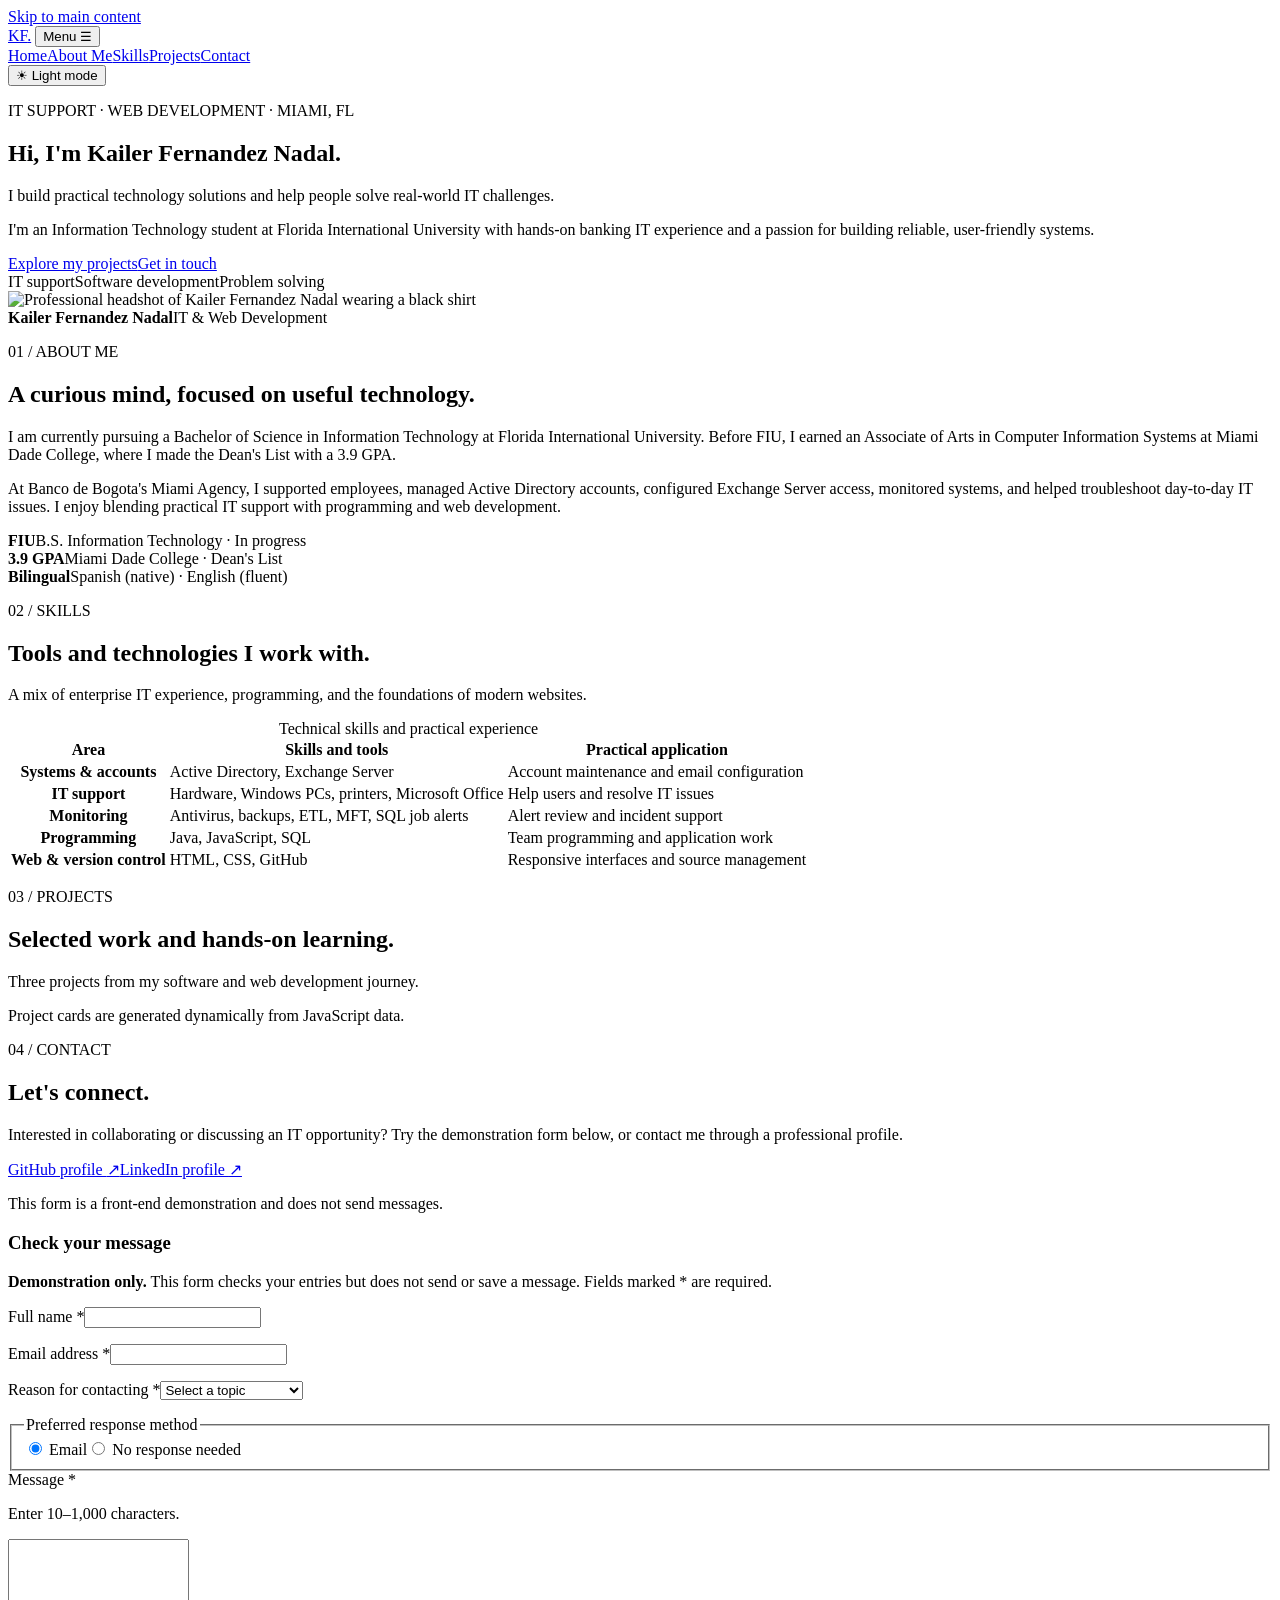
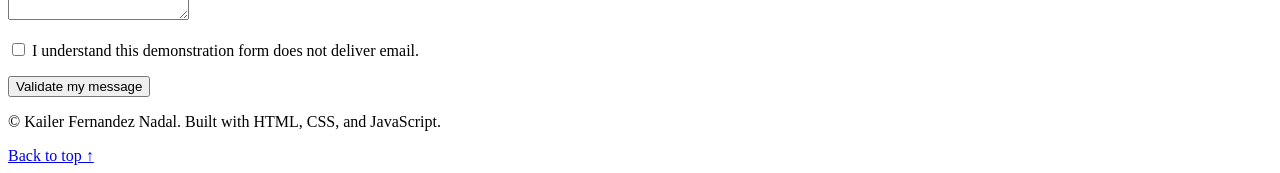
==== index.html @ 95739d4d "Add files via upload" ====
<!DOCTYPE html>
<html lang="en">
<head>
<meta charset="UTF-8">
<meta name="viewport" content="width=device-width, initial-scale=1">
<meta name="description" content="Kailer Fernandez Nadal's IT and web development portfolio showcasing skills, experience, and programming projects.">
<meta name="theme-color" content="#0c1730">
<title>Kailer Fernandez Nadal | IT & Web Development Portfolio</title>
<link rel="stylesheet" href="style.css">
<script src="script.js" defer></script>
</head>
<body>
<a class="skip-link" href="#main-content">Skip to main content</a>
<header class="site-header">
<div class="container header-inner">
<a class="brand" href="#home" aria-label="Kailer Fernandez Nadal, Home">KF<span>.</span></a>
<button id="menu-button" class="menu-button" type="button" aria-controls="primary-navigation" aria-expanded="false"><span id="menu-label">Menu</span> <span id="menu-icon" aria-hidden="true">☰</span></button>
<nav id="primary-navigation" class="navigation" aria-label="Primary navigation">
<a href="#home">Home</a><a href="#about">About Me</a><a href="#skills">Skills</a><a href="#projects">Projects</a><a href="#contact">Contact</a>
</nav>
<button id="theme-button" type="button" class="theme-button" aria-label="Switch to light theme">☀ Light mode</button>
</div>
</header>
<main id="main-content" tabindex="-1">
<section id="home" tabindex="-1" class="hero section">
<div class="container hero-layout">
<div class="hero-copy"><p class="eyebrow">IT SUPPORT · WEB DEVELOPMENT · MIAMI, FL</p><h1>Hi, I'm <span>Kailer Fernandez Nadal.</span></h1><p class="lead">I build practical technology solutions and help people solve real-world IT challenges.</p><p>I'm an Information Technology student at Florida International University with hands-on banking IT experience and a passion for building reliable, user-friendly systems.</p><div class="actions"><a class="button primary" href="#projects">Explore my projects</a><a class="button secondary" href="#contact">Get in touch</a></div><div class="micro-points"><span>IT support</span><span>Software development</span><span>Problem solving</span></div></div>
<div class="portrait-wrap"><img class="portrait" src="images/profile.jpg" alt="Professional headshot of Kailer Fernandez Nadal wearing a black shirt" width="575" height="577" fetchpriority="high"><div class="portrait-label"><strong>Kailer Fernandez Nadal</strong><span>IT & Web Development</span></div></div>
</div></section>
<section id="about" tabindex="-1" class="section about-section"><div class="container"><p class="eyebrow">01 / ABOUT ME</p><h2>A curious mind, focused on useful technology.</h2><div class="about-grid"><div><p>I am currently pursuing a Bachelor of Science in Information Technology at Florida International University. Before FIU, I earned an Associate of Arts in Computer Information Systems at Miami Dade College, where I made the Dean's List with a 3.9 GPA.</p><p>At Banco de Bogota's Miami Agency, I supported employees, managed Active Directory accounts, configured Exchange Server access, monitored systems, and helped troubleshoot day-to-day IT issues. I enjoy blending practical IT support with programming and web development.</p></div><div class="highlights"><div><strong>FIU</strong><span>B.S. Information Technology · In progress</span></div><div><strong>3.9 GPA</strong><span>Miami Dade College · Dean's List</span></div><div><strong>Bilingual</strong><span>Spanish (native) · English (fluent)</span></div></div></div></div></section>
<section id="skills" tabindex="-1" class="section skills-section"><div class="container"><p class="eyebrow">02 / SKILLS</p><h2>Tools and technologies I work with.</h2><p class="section-intro">A mix of enterprise IT experience, programming, and the foundations of modern websites.</p><div class="table-scroll"><table><caption>Technical skills and practical experience</caption><thead><tr><th scope="col">Area</th><th scope="col">Skills and tools</th><th scope="col">Practical application</th></tr></thead><tbody><tr><th scope="row">Systems & accounts</th><td>Active Directory, Exchange Server</td><td>Account maintenance and email configuration</td></tr><tr><th scope="row">IT support</th><td>Hardware, Windows PCs, printers, Microsoft Office</td><td>Help users and resolve IT issues</td></tr><tr><th scope="row">Monitoring</th><td>Antivirus, backups, ETL, MFT, SQL job alerts</td><td>Alert review and incident support</td></tr><tr><th scope="row">Programming</th><td>Java, JavaScript, SQL</td><td>Team programming and application work</td></tr><tr><th scope="row">Web & version control</th><td>HTML, CSS, GitHub</td><td>Responsive interfaces and source management</td></tr></tbody></table></div></div></section>
<section id="projects" tabindex="-1" class="section projects-section"><div class="container"><div class="section-heading"><div><p class="eyebrow">03 / PROJECTS</p><h2>Selected work and hands-on learning.</h2></div><p>Three projects from my software and web development journey.</p></div><div id="project-gallery" class="project-gallery" aria-live="polite"></div><p class="small-note">Project cards are generated dynamically from JavaScript data.</p></div></section>
<section id="contact" tabindex="-1" class="section contact-section"><div class="container contact-layout"><div><p class="eyebrow">04 / CONTACT</p><h2>Let's connect.</h2><p>Interested in collaborating or discussing an IT opportunity? Try the demonstration form below, or contact me through a professional profile.</p><div class="social-links"><a href="https://github.com/KailerF" target="_blank" rel="noopener noreferrer">GitHub profile <span aria-hidden="true">↗</span></a><a href="https://www.linkedin.com/in/kailer-fernandez-nadal-36563238a/" target="_blank" rel="noopener noreferrer">LinkedIn profile <span aria-hidden="true">↗</span></a></div><p class="small-note">This form is a front-end demonstration and does not send messages.</p></div>
<form id="contact-form" class="contact-form" aria-describedby="form-instructions" novalidate><h3>Check your message</h3><p id="form-instructions" class="form-instructions"><strong>Demonstration only.</strong> This form checks your entries but does not send or save a message. Fields marked * are required.</p><div class="field"><label for="full-name">Full name <span aria-hidden="true">*</span></label><input id="full-name" name="fullName" autocomplete="name" type="text" required minlength="2" maxlength="70" aria-describedby="name-error"><p class="field-error" id="name-error"></p></div><div class="field"><label for="email">Email address <span aria-hidden="true">*</span></label><input id="email" name="email" autocomplete="email" type="email" required maxlength="100" aria-describedby="email-error"><p class="field-error" id="email-error"></p></div><div class="field"><label for="topic">Reason for contacting <span aria-hidden="true">*</span></label><select id="topic" name="topic" required aria-describedby="topic-error"><option value="">Select a topic</option><option value="opportunity">Job opportunity</option><option value="project">Project collaboration</option><option value="question">General question</option></select><p class="field-error" id="topic-error"></p></div><fieldset class="field"><legend>Preferred response method</legend><div class="radio-row"><label><input type="radio" name="reply" value="email" checked> Email</label><label><input type="radio" name="reply" value="none"> No response needed</label></div></fieldset><div class="field"><label for="message">Message <span aria-hidden="true">*</span></label><p id="message-help" class="field-help">Enter 10–1,000 characters.</p><textarea id="message" name="message" rows="5" required minlength="10" maxlength="1000" aria-describedby="message-help message-error"></textarea><p class="field-error" id="message-error"></p></div><div class="field checkbox-row"><label><input id="demo-consent" type="checkbox" required aria-describedby="consent-error"> I understand this demonstration form does not deliver email.</label><p class="field-error" id="consent-error"></p></div><button class="button primary submit-button" type="submit">Validate my message</button><p id="form-feedback" role="status" aria-live="polite"></p></form></div></section>
</main>
<footer class="footer"><div class="container footer-inner"><p>© <span id="year"></span> Kailer Fernandez Nadal. Built with HTML, CSS, and JavaScript.</p><a href="#home">Back to top ↑</a></div></footer>
</body>
</html>
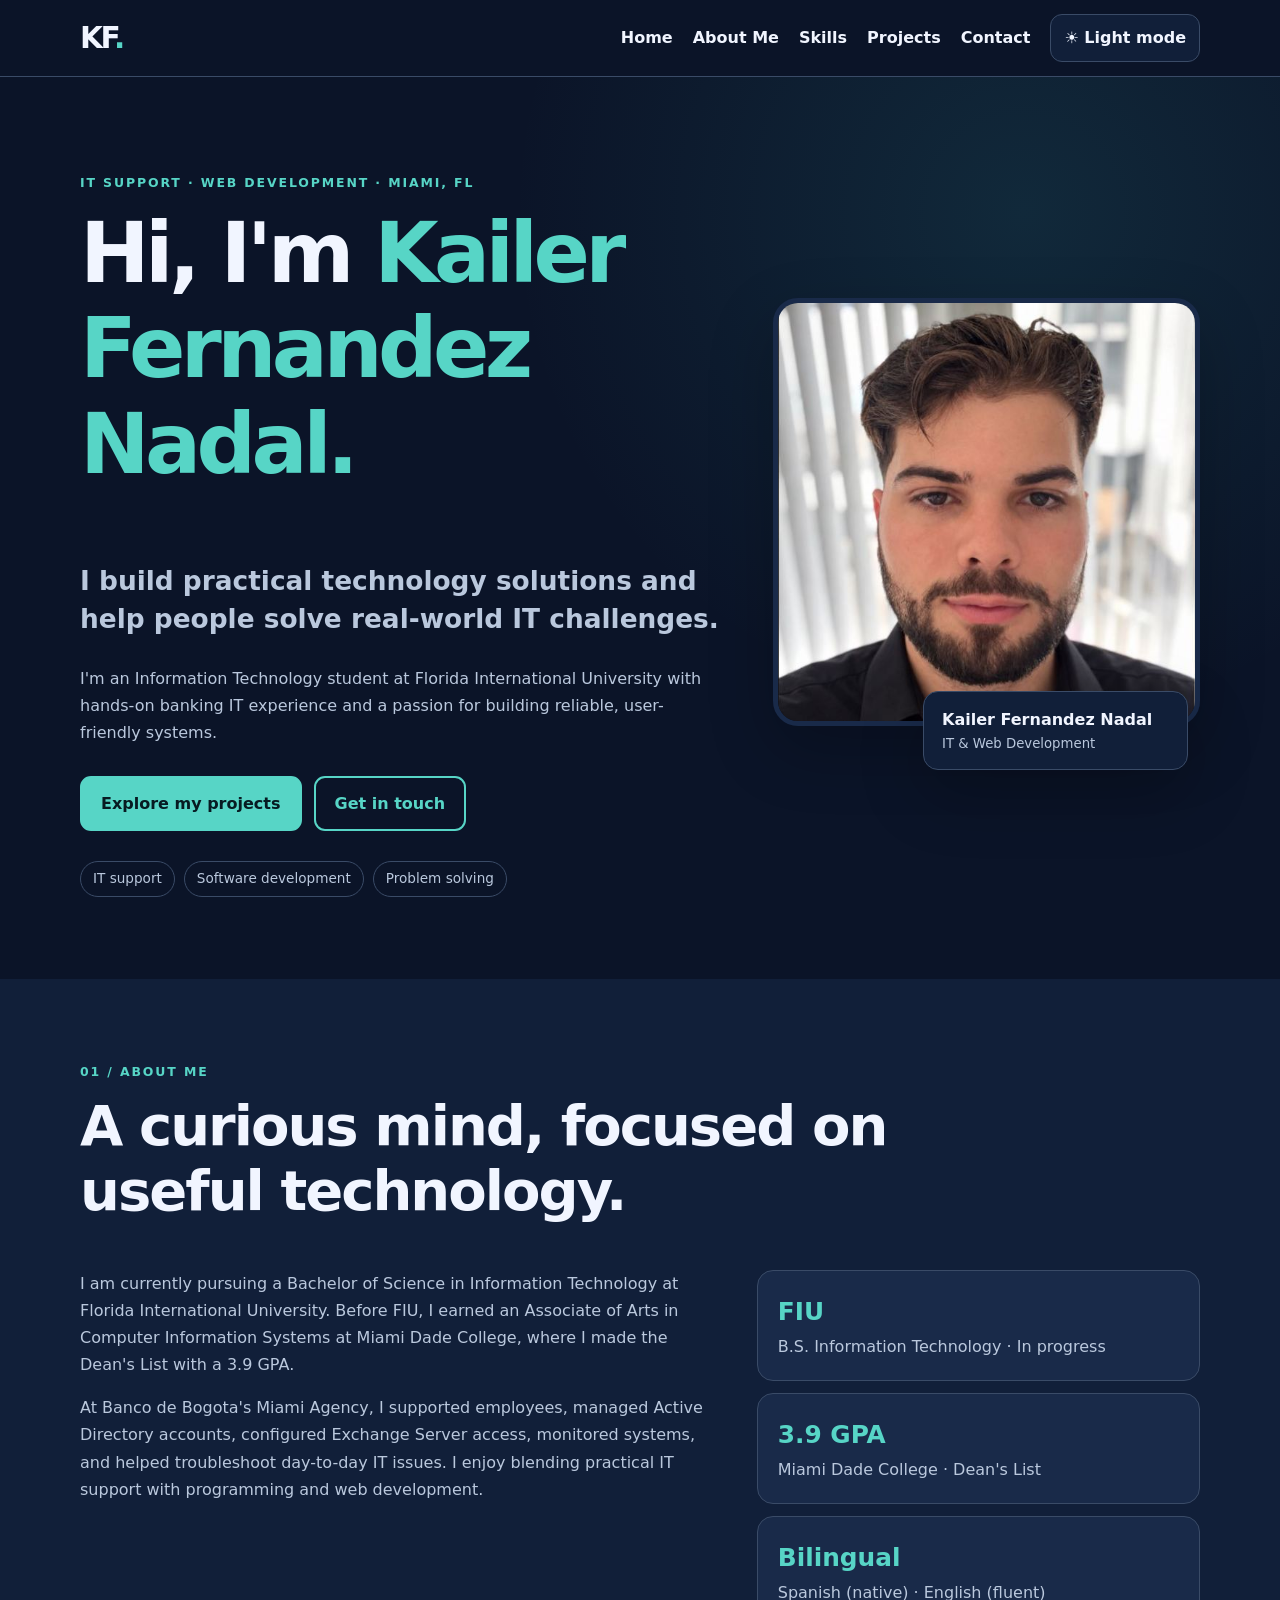
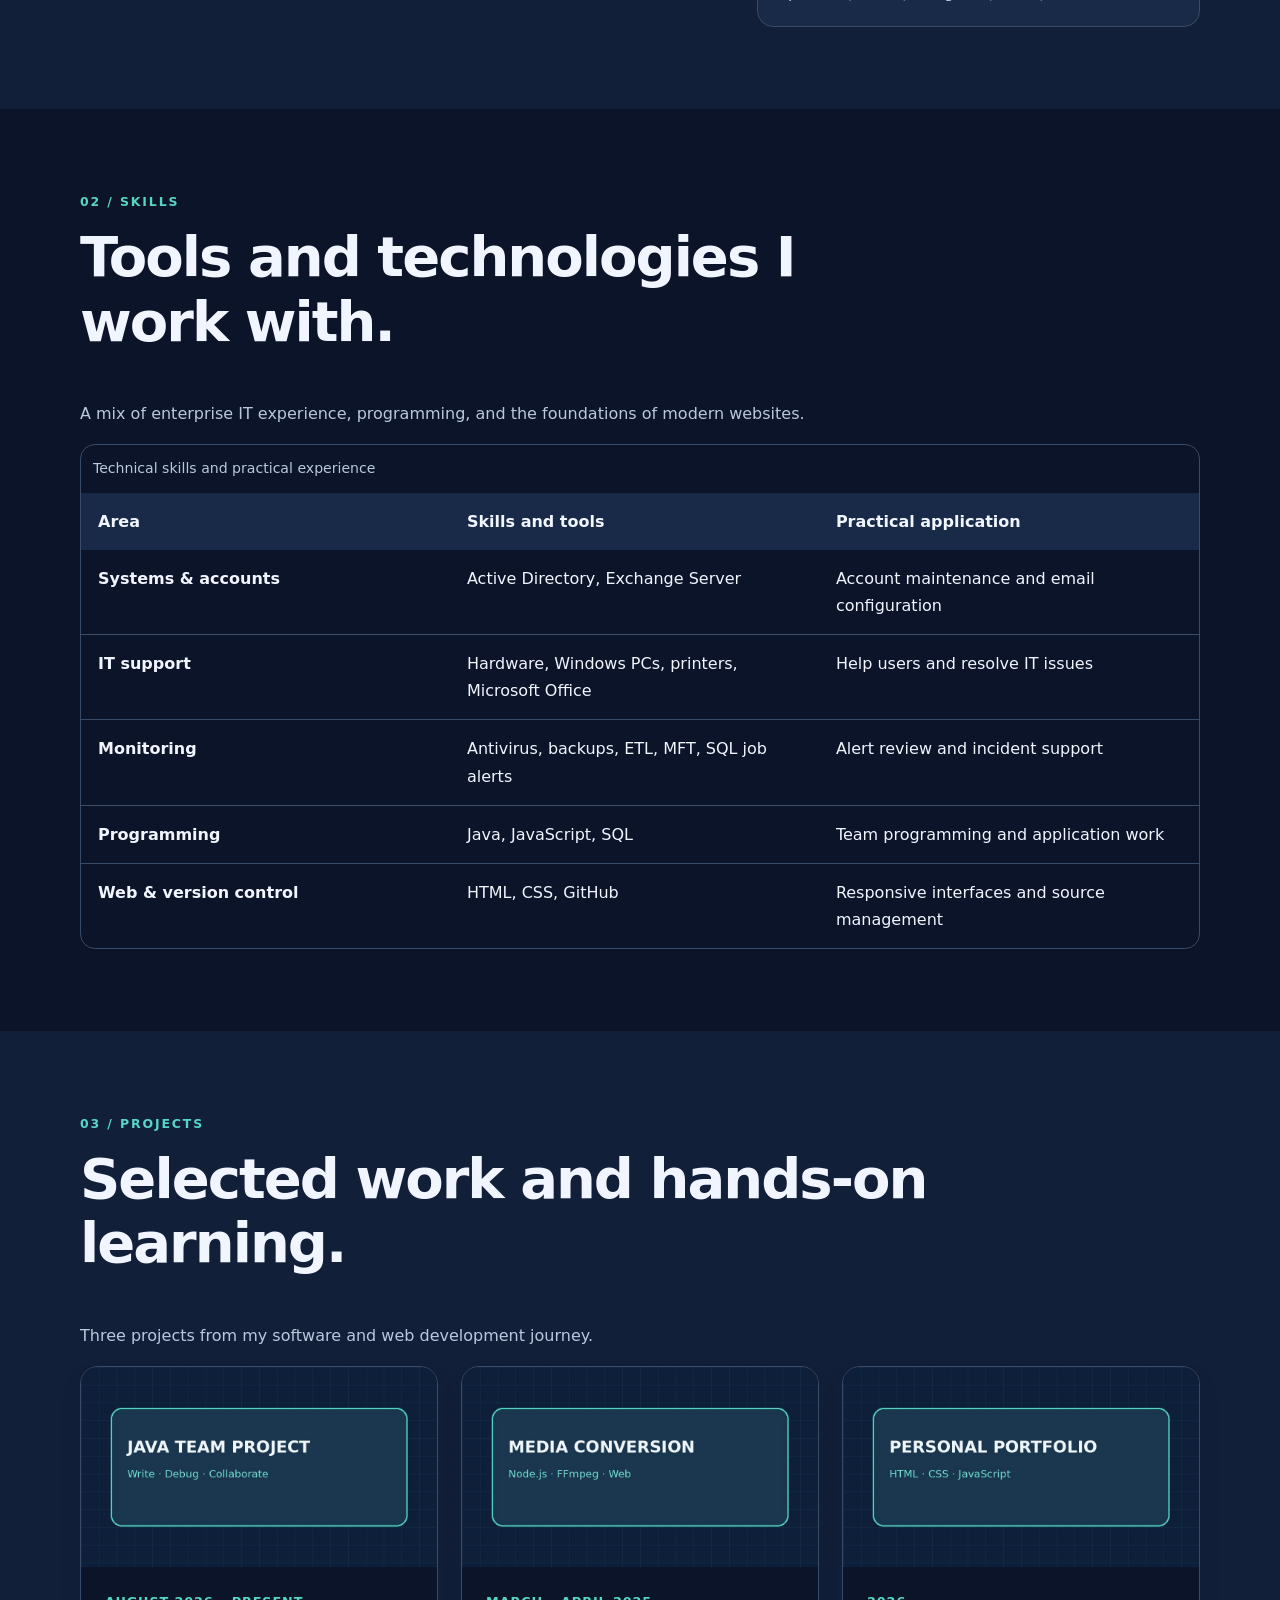
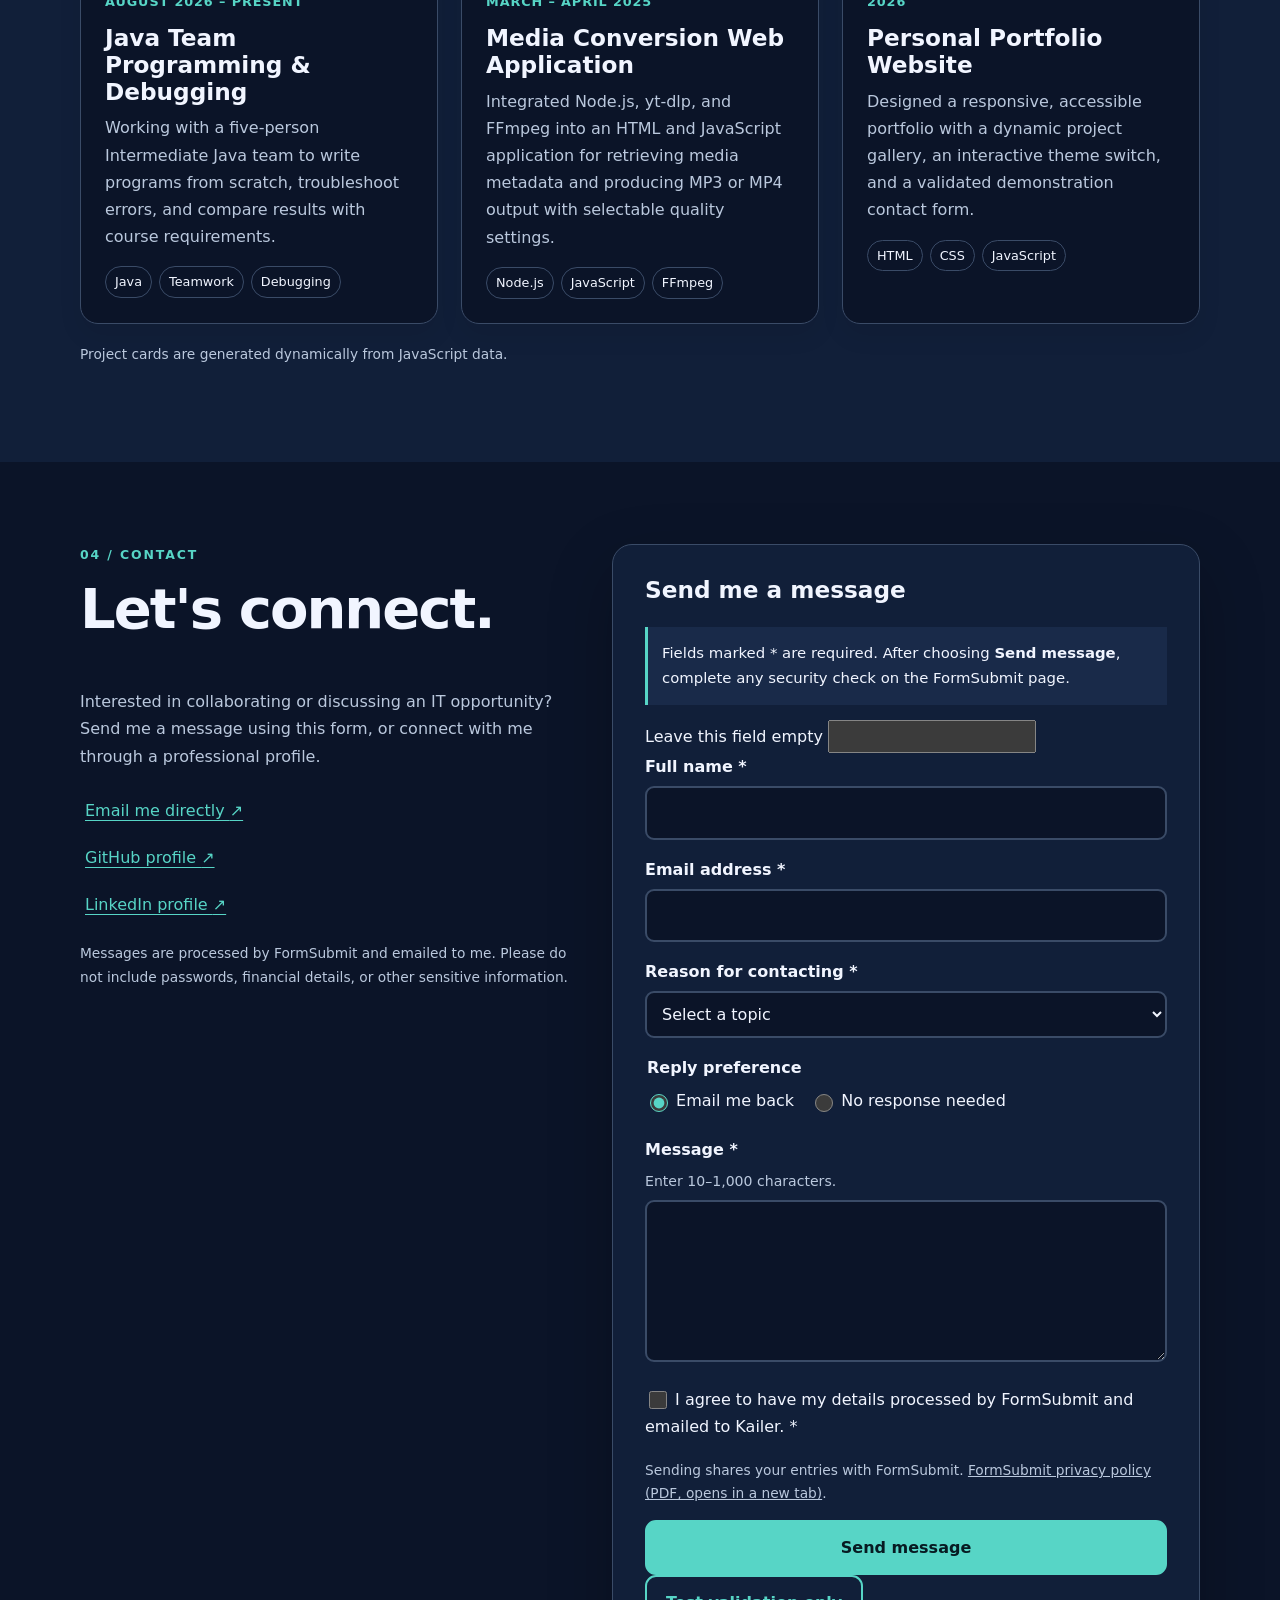
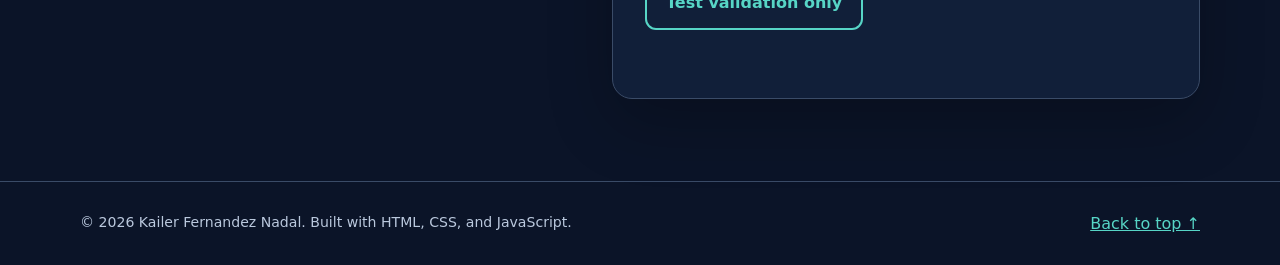
==== commit 546c4b64: "Add files via upload" ====
--- a/index.html
+++ b/index.html
@@ -30,8 +30,77 @@
 <section id="about" tabindex="-1" class="section about-section"><div class="container"><p class="eyebrow">01 / ABOUT ME</p><h2>A curious mind, focused on useful technology.</h2><div class="about-grid"><div><p>I am currently pursuing a Bachelor of Science in Information Technology at Florida International University. Before FIU, I earned an Associate of Arts in Computer Information Systems at Miami Dade College, where I made the Dean's List with a 3.9 GPA.</p><p>At Banco de Bogota's Miami Agency, I supported employees, managed Active Directory accounts, configured Exchange Server access, monitored systems, and helped troubleshoot day-to-day IT issues. I enjoy blending practical IT support with programming and web development.</p></div><div class="highlights"><div><strong>FIU</strong><span>B.S. Information Technology · In progress</span></div><div><strong>3.9 GPA</strong><span>Miami Dade College · Dean's List</span></div><div><strong>Bilingual</strong><span>Spanish (native) · English (fluent)</span></div></div></div></div></section>
 <section id="skills" tabindex="-1" class="section skills-section"><div class="container"><p class="eyebrow">02 / SKILLS</p><h2>Tools and technologies I work with.</h2><p class="section-intro">A mix of enterprise IT experience, programming, and the foundations of modern websites.</p><div class="table-scroll"><table><caption>Technical skills and practical experience</caption><thead><tr><th scope="col">Area</th><th scope="col">Skills and tools</th><th scope="col">Practical application</th></tr></thead><tbody><tr><th scope="row">Systems & accounts</th><td>Active Directory, Exchange Server</td><td>Account maintenance and email configuration</td></tr><tr><th scope="row">IT support</th><td>Hardware, Windows PCs, printers, Microsoft Office</td><td>Help users and resolve IT issues</td></tr><tr><th scope="row">Monitoring</th><td>Antivirus, backups, ETL, MFT, SQL job alerts</td><td>Alert review and incident support</td></tr><tr><th scope="row">Programming</th><td>Java, JavaScript, SQL</td><td>Team programming and application work</td></tr><tr><th scope="row">Web & version control</th><td>HTML, CSS, GitHub</td><td>Responsive interfaces and source management</td></tr></tbody></table></div></div></section>
 <section id="projects" tabindex="-1" class="section projects-section"><div class="container"><div class="section-heading"><div><p class="eyebrow">03 / PROJECTS</p><h2>Selected work and hands-on learning.</h2></div><p>Three projects from my software and web development journey.</p></div><div id="project-gallery" class="project-gallery" aria-live="polite"></div><p class="small-note">Project cards are generated dynamically from JavaScript data.</p></div></section>
-<section id="contact" tabindex="-1" class="section contact-section"><div class="container contact-layout"><div><p class="eyebrow">04 / CONTACT</p><h2>Let's connect.</h2><p>Interested in collaborating or discussing an IT opportunity? Try the demonstration form below, or contact me through a professional profile.</p><div class="social-links"><a href="https://github.com/KailerF" target="_blank" rel="noopener noreferrer">GitHub profile <span aria-hidden="true">↗</span></a><a href="https://www.linkedin.com/in/kailer-fernandez-nadal-36563238a/" target="_blank" rel="noopener noreferrer">LinkedIn profile <span aria-hidden="true">↗</span></a></div><p class="small-note">This form is a front-end demonstration and does not send messages.</p></div>
-<form id="contact-form" class="contact-form" aria-describedby="form-instructions" novalidate><h3>Check your message</h3><p id="form-instructions" class="form-instructions"><strong>Demonstration only.</strong> This form checks your entries but does not send or save a message. Fields marked * are required.</p><div class="field"><label for="full-name">Full name <span aria-hidden="true">*</span></label><input id="full-name" name="fullName" autocomplete="name" type="text" required minlength="2" maxlength="70" aria-describedby="name-error"><p class="field-error" id="name-error"></p></div><div class="field"><label for="email">Email address <span aria-hidden="true">*</span></label><input id="email" name="email" autocomplete="email" type="email" required maxlength="100" aria-describedby="email-error"><p class="field-error" id="email-error"></p></div><div class="field"><label for="topic">Reason for contacting <span aria-hidden="true">*</span></label><select id="topic" name="topic" required aria-describedby="topic-error"><option value="">Select a topic</option><option value="opportunity">Job opportunity</option><option value="project">Project collaboration</option><option value="question">General question</option></select><p class="field-error" id="topic-error"></p></div><fieldset class="field"><legend>Preferred response method</legend><div class="radio-row"><label><input type="radio" name="reply" value="email" checked> Email</label><label><input type="radio" name="reply" value="none"> No response needed</label></div></fieldset><div class="field"><label for="message">Message <span aria-hidden="true">*</span></label><p id="message-help" class="field-help">Enter 10–1,000 characters.</p><textarea id="message" name="message" rows="5" required minlength="10" maxlength="1000" aria-describedby="message-help message-error"></textarea><p class="field-error" id="message-error"></p></div><div class="field checkbox-row"><label><input id="demo-consent" type="checkbox" required aria-describedby="consent-error"> I understand this demonstration form does not deliver email.</label><p class="field-error" id="consent-error"></p></div><button class="button primary submit-button" type="submit">Validate my message</button><p id="form-feedback" role="status" aria-live="polite"></p></form></div></section>
+<section id="contact" tabindex="-1" class="section contact-section">
+<div class="container contact-layout">
+<div>
+<p class="eyebrow">04 / CONTACT</p>
+<h2>Let's connect.</h2>
+<p>Interested in collaborating or discussing an IT opportunity? Send me a message using this form, or connect with me through a professional profile.</p>
+<div class="social-links">
+<a href="mailto:kailer.fernandez@yahoo.com">Email me directly <span aria-hidden="true">↗</span></a>
+<a href="https://github.com/KailerF" target="_blank" rel="noopener noreferrer">GitHub profile <span aria-hidden="true">↗</span></a>
+<a href="https://www.linkedin.com/in/kailer-fernandez-nadal-36563238a/" target="_blank" rel="noopener noreferrer">LinkedIn profile <span aria-hidden="true">↗</span></a>
+</div>
+<p class="small-note">Messages are processed by FormSubmit and emailed to me. Please do not include passwords, financial details, or other sensitive information.</p>
+</div>
+<form id="contact-form" class="contact-form" action="https://formsubmit.co/kailer.fernandez@yahoo.com" method="POST" aria-describedby="form-instructions contact-privacy">
+<h3>Send me a message</h3>
+<p id="form-instructions" class="form-instructions">Fields marked * are required. After choosing <strong>Send message</strong>, complete any security check on the FormSubmit page.</p>
+<input type="hidden" name="_subject" value="New portfolio message for Kailer Fernandez Nadal">
+<input type="hidden" name="_template" value="table">
+<input type="hidden" name="_url" value="https://kailerf.github.io/">
+<div class="form-trap" aria-hidden="true">
+<label for="website-trap">Leave this field empty</label>
+<input type="text" id="website-trap" name="_honey" tabindex="-1" autocomplete="off">
+</div>
+<div class="field">
+<label for="full-name">Full name <span aria-hidden="true">*</span></label>
+<input id="full-name" name="name" autocomplete="name" type="text" required minlength="2" maxlength="70" aria-describedby="name-error">
+<p class="field-error" id="name-error"></p>
+</div>
+<div class="field">
+<label for="email">Email address <span aria-hidden="true">*</span></label>
+<input id="email" name="email" autocomplete="email" type="email" required maxlength="100" aria-describedby="email-error">
+<p class="field-error" id="email-error"></p>
+</div>
+<div class="field">
+<label for="topic">Reason for contacting <span aria-hidden="true">*</span></label>
+<select id="topic" name="topic" required aria-describedby="topic-error">
+<option value="">Select a topic</option>
+<option value="Job opportunity">Job opportunity</option>
+<option value="Project collaboration">Project collaboration</option>
+<option value="General question">General question</option>
+</select>
+<p class="field-error" id="topic-error"></p>
+</div>
+<fieldset class="field">
+<legend>Reply preference</legend>
+<div class="radio-row">
+<label><input type="radio" name="reply_preference" value="Please reply by email" checked> Email me back</label>
+<label><input type="radio" name="reply_preference" value="No response needed"> No response needed</label>
+</div>
+</fieldset>
+<div class="field">
+<label for="message">Message <span aria-hidden="true">*</span></label>
+<p id="message-help" class="field-help">Enter 10–1,000 characters.</p>
+<textarea id="message" name="message" rows="5" required minlength="10" maxlength="1000" aria-describedby="message-help message-error"></textarea>
+<p class="field-error" id="message-error"></p>
+</div>
+<div class="field checkbox-row">
+<label><input id="contact-consent" name="consent" value="Agreed to FormSubmit processing and email delivery" type="checkbox" required aria-describedby="consent-error contact-privacy"> I agree to have my details processed by FormSubmit and emailed to Kailer. <span aria-hidden="true">*</span></label>
+<p class="field-error" id="consent-error"></p>
+</div>
+<p id="contact-privacy" class="small-note">Sending shares your entries with FormSubmit. <a href="https://formsubmit.co/privacy.pdf" target="_blank" rel="noopener noreferrer">FormSubmit privacy policy (PDF, opens in a new tab)</a>.</p>
+<div class="contact-actions">
+<button id="send-button" class="button primary submit-button" type="submit">Send message</button>
+<button id="validate-button" class="button secondary validation-button" type="button" aria-describedby="validation-help" hidden>Test validation only</button>
+</div>
+<p id="validation-help" class="small-note" hidden>For a local demonstration, choose Test validation only. It checks your entries without sending them; delivery consent is only required to send.</p>
+<p id="form-feedback" role="status" aria-live="polite" aria-atomic="true" tabindex="-1"></p>
+<noscript><p class="small-note">JavaScript is off. Your browser will check required fields before opening FormSubmit. The validation-only demonstration needs JavaScript.</p></noscript>
+</form>
+</div>
+</section>
 </main>
 <footer class="footer"><div class="container footer-inner"><p>© <span id="year"></span> Kailer Fernandez Nadal. Built with HTML, CSS, and JavaScript.</p><a href="#home">Back to top ↑</a></div></footer>
 </body>
--- a/style.css
+++ b/style.css
@@ -0,0 +1,3 @@
+:root{color-scheme:dark;--bg:#0b1428;--surface:#111f39;--surface-2:#192a49;--text:#f1f5ff;--muted:#bac8dd;--accent:#57d5c6;--accent-ink:#071b22;--border:#3a4b67;--error:#ffb4ad;--shadow:0 24px 65px rgba(0,0,0,.24)}
+:root[data-theme="light"]{color-scheme:light;--bg:#f5f8fd;--surface:#fff;--surface-2:#eaf0f7;--text:#14243b;--muted:#425575;--accent:#087c75;--accent-ink:#fff;--border:#a8bbd1;--error:#a7271c;--shadow:0 20px 55px rgba(35,64,90,.1)}
+*{box-sizing:border-box}html{scroll-behavior:smooth;scroll-padding-top:95px}body{margin:0;font-family:system-ui,-apple-system,"Segoe UI",Arial,sans-serif;background:var(--bg);color:var(--text);line-height:1.7}a{color:inherit}button,input,select,textarea{font:inherit}button{cursor:pointer}img{max-width:100%;height:auto}h1,h2,h3,p{margin-top:0}h1,h2,h3{line-height:1.15}h1{font-size:clamp(2.6rem,9vw,5.2rem);letter-spacing:-.055em}h1 span{color:var(--accent)}h2{font-size:clamp(2rem,6vw,3.5rem);letter-spacing:-.035em;max-width:850px}h3{font-size:1.45rem}.container{width:min(1120px,calc(100% - 36px));margin-inline:auto}.section{padding:82px 0}.eyebrow{font-size:.78rem;font-weight:800;letter-spacing:.15em;color:var(--accent)}.skip-link{position:absolute;z-index:50;top:-100px;left:14px;padding:12px 20px;background:var(--accent);color:var(--accent-ink)}.skip-link:focus{top:10px}:focus-visible{outline:3px solid var(--accent);outline-offset:4px}.site-header{position:sticky;top:0;z-index:20;background:var(--bg);border-bottom:1px solid var(--border)}.header-inner{display:flex;align-items:center;flex-wrap:wrap;gap:10px;min-height:76px;padding-block:12px}.brand{font-size:1.85rem;font-weight:850;letter-spacing:-.08em;text-decoration:none;margin-right:auto}.brand span{color:var(--accent)}.menu-button,.theme-button{padding:9px 13px;border:1px solid var(--border);border-radius:12px;background:var(--surface);color:var(--text);font-weight:650;min-height:44px}.navigation{display:none;flex-basis:100%;order:3;flex-direction:column;padding:10px 0;gap:4px}.navigation.open{display:flex}.navigation a{text-decoration:none;font-weight:700;padding:11px 13px;border-radius:8px}.navigation a:hover,.navigation a:focus-visible,.social-links a:hover{background:var(--surface-2);color:var(--accent)}.hero{padding-top:95px;background:radial-gradient(circle at 80% 15%,rgba(53,169,170,.14),transparent 40%)}.hero-layout{display:grid;gap:52px;align-items:center}.hero-copy{max-width:690px}.hero .lead{font-size:clamp(1.2rem,3.3vw,1.65rem);font-weight:650;line-height:1.45}.hero-copy>p:not(.eyebrow){color:var(--muted)}.actions{display:flex;gap:12px;flex-wrap:wrap;margin:30px 0}.button{display:inline-flex;justify-content:center;align-items:center;min-height:47px;padding:12px 19px;border-radius:11px;font-weight:800;text-decoration:none;border:2px solid var(--accent);transition:transform .18s ease,background .18s ease}.button:hover{transform:translateY(-2px)}.button:active{transform:translateY(0)}.primary{background:var(--accent);color:var(--accent-ink)}.secondary{color:var(--accent);background:transparent}.micro-points{display:flex;flex-wrap:wrap;gap:9px}.micro-points span{border:1px solid var(--border);padding:5px 12px;border-radius:999px;font-size:.85rem;color:var(--muted)}.portrait-wrap{position:relative;margin-inline:auto;width:min(100%,440px)}.portrait{display:block;border-radius:25px;aspect-ratio:1/1;object-fit:cover;box-shadow:var(--shadow);border:5px solid var(--surface-2)}.portrait-label{position:relative;margin:-35px 12px 0 auto;padding:14px 18px;max-width:265px;border-radius:15px;background:var(--surface);border:1px solid var(--border);box-shadow:var(--shadow)}.portrait-label strong,.portrait-label span{display:block}.portrait-label span{font-size:.83rem;color:var(--muted)}.about-section,.projects-section{background:var(--surface)}.about-grid{display:grid;gap:34px}.about-grid p,.section-intro,.section-heading>p,.contact-layout>div>p:not(.eyebrow){color:var(--muted)}.highlights{display:grid;gap:12px}.highlights>div{background:var(--surface-2);border:1px solid var(--border);border-radius:16px;padding:20px}.highlights strong{display:block;font-size:1.55rem;color:var(--accent)}.highlights span{color:var(--muted)}.table-scroll{overflow-x:auto;border-radius:15px;border:1px solid var(--border)}table{width:100%;border-collapse:collapse;table-layout:fixed;text-align:left;font-size:.88rem}thead th:first-child{width:33%}thead th:nth-child(2){width:33%}thead th:nth-child(3){width:34%}caption{padding:12px;text-align:left;font-size:.88rem;color:var(--muted)}th,td{padding:12px 6px;border-bottom:1px solid var(--border);vertical-align:top;overflow-wrap:anywhere}thead th{background:var(--surface-2)}tbody th{font-weight:750}tr:last-child td,tr:last-child th{border-bottom:none}.project-gallery{display:grid;gap:23px}.project-card{background:var(--bg);border:1px solid var(--border);border-radius:18px;overflow:hidden;box-shadow:0 12px 24px rgba(0,0,0,.07)}.project-card img{display:block;width:100%;aspect-ratio:16/9;object-fit:cover}.project-body{padding:24px}.project-body h3{margin-bottom:9px}.project-body p{color:var(--muted)}.project-meta{font-size:.8rem;font-weight:800;color:var(--accent)!important;text-transform:uppercase;letter-spacing:.07em}.tags{display:flex;gap:7px;flex-wrap:wrap}.tags span{font-size:.8rem;border:1px solid var(--border);padding:4px 9px;border-radius:100px}.small-note{font-size:.86rem;color:var(--muted);margin-top:19px}.contact-layout{display:grid;gap:42px}.social-links{display:flex;flex-direction:column;align-items:flex-start;gap:10px;margin-top:22px}.social-links a{color:var(--accent);text-decoration:underline;text-underline-offset:4px;padding:5px}.contact-form{padding:24px;background:var(--surface);border:1px solid var(--border);border-radius:20px;box-shadow:var(--shadow)}.form-instructions{padding:14px;border-left:3px solid var(--accent);background:var(--surface-2);color:var(--text);font-size:.93rem}.field-help{margin:0 0 6px;font-size:.88rem;color:var(--muted)}.field{margin:0 0 16px;border:0;padding:0}.field label,.field legend{display:block;font-weight:700;margin-bottom:6px}.field input:not([type="radio"]):not([type="checkbox"]),.field select,.field textarea{width:100%;background:var(--bg);color:var(--text);border:2px solid var(--border);border-radius:9px;padding:11px;min-height:45px}.field textarea{resize:vertical}.radio-row{display:flex;gap:16px;flex-wrap:wrap}.radio-row label{font-weight:500}.checkbox-row label{font-weight:500}.field input[type="checkbox"],.field input[type="radio"]{accent-color:var(--accent);width:18px;height:18px;vertical-align:middle}.field [aria-invalid="true"]{border-color:var(--error)!important}.field-error{font-size:.88rem;color:var(--error);margin:4px 0 0}.submit-button{width:100%}#form-feedback{font-weight:750;min-height:1.6em;margin:10px 0 0}#form-feedback.error{color:var(--error)}#form-feedback.success{color:var(--accent)}.footer{border-top:1px solid var(--border);padding:28px 0}.footer-inner{display:flex;gap:8px;justify-content:space-between;align-items:center;flex-wrap:wrap}.footer p{margin:0;font-size:.88rem;color:var(--muted)}.footer a{color:var(--accent)}@media(min-width:768px){table{font-size:1rem}th,td{padding:15px 17px}.hero-layout{grid-template-columns:1.2fr .8fr}.about-grid{grid-template-columns:1.45fr 1fr}.project-gallery{grid-template-columns:repeat(2,minmax(0,1fr))}.contact-layout{grid-template-columns:1fr 1.2fr}.contact-form{padding:32px}}@media(min-width:1020px){.header-inner{flex-wrap:nowrap}.menu-button{display:none}.navigation,.navigation.open{display:flex;flex-direction:row;flex-basis:auto;order:0;gap:0;padding:0}.navigation a{padding:10px}.project-gallery{grid-template-columns:repeat(3,minmax(0,1fr))}}@media(prefers-reduced-motion:reduce){html{scroll-behavior:auto}*,*:before,*:after{transition-duration:.01ms!important;animation-duration:.01ms!important}}
